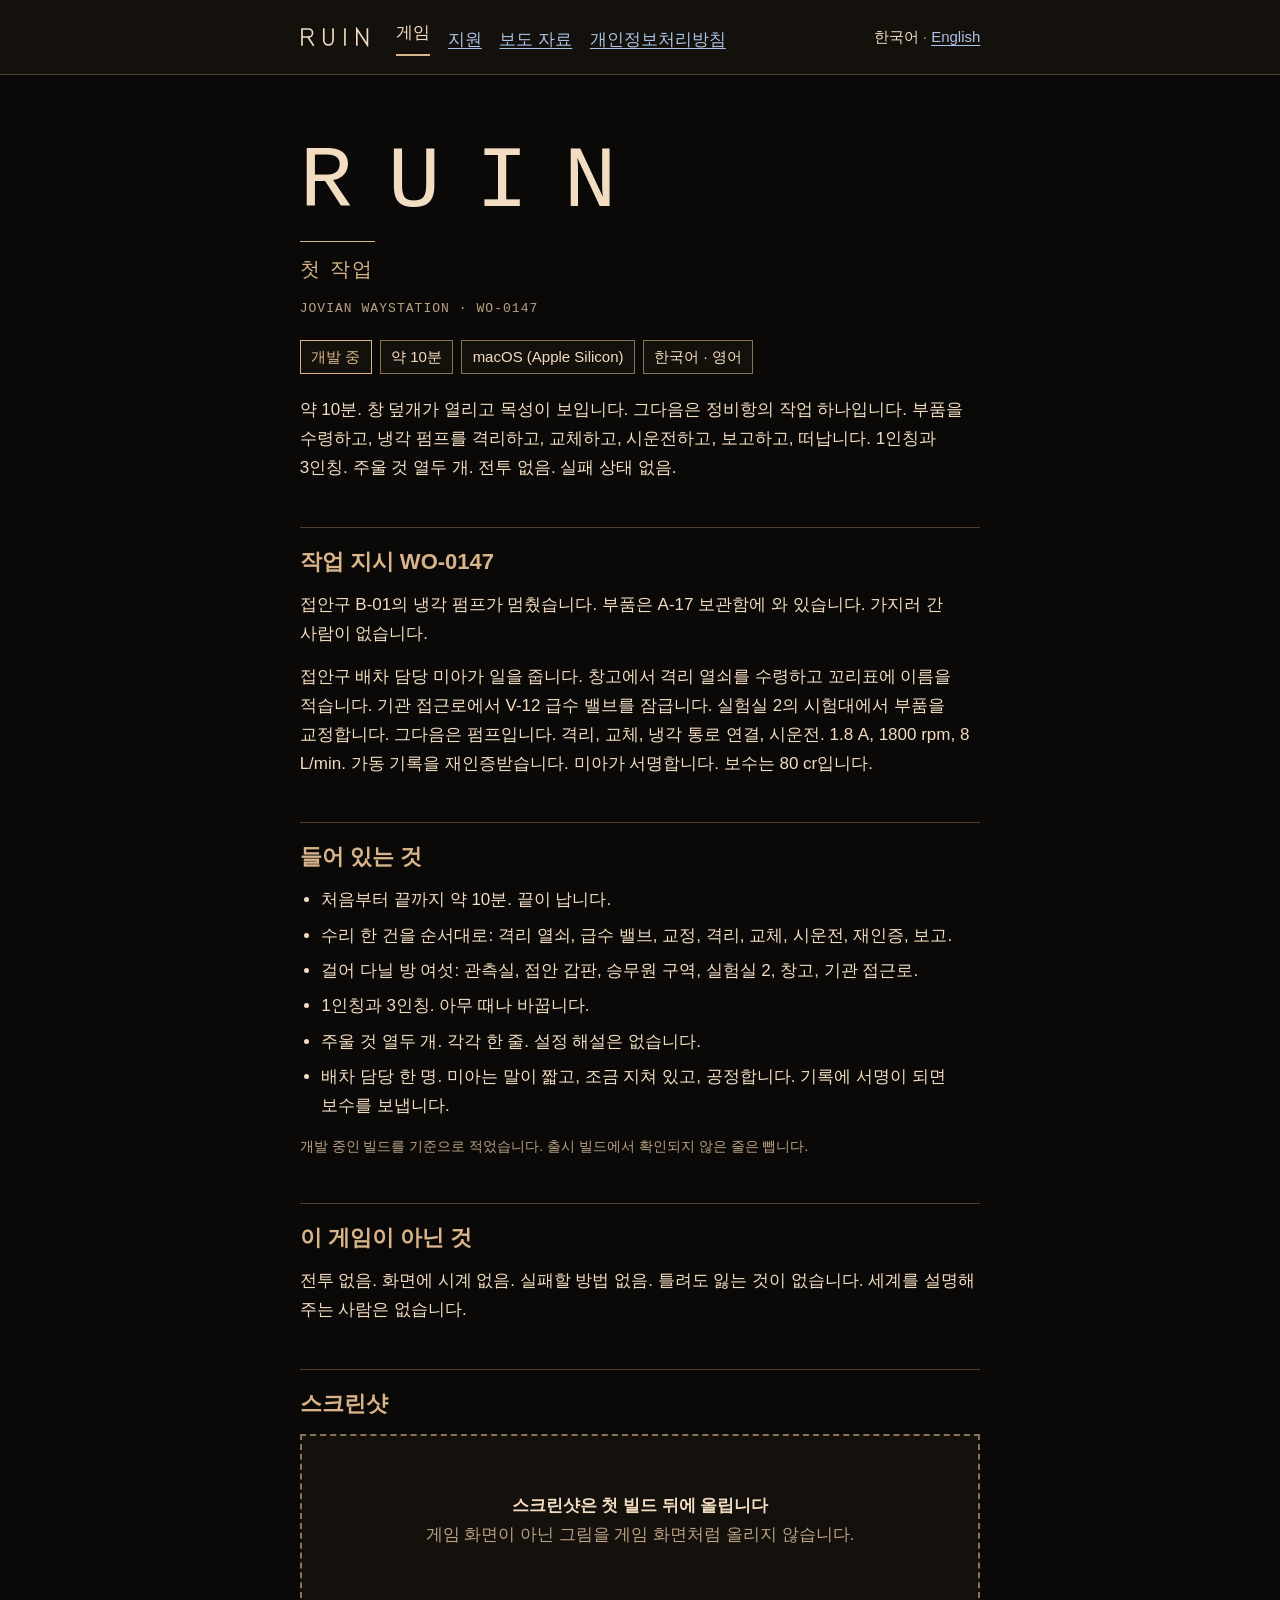
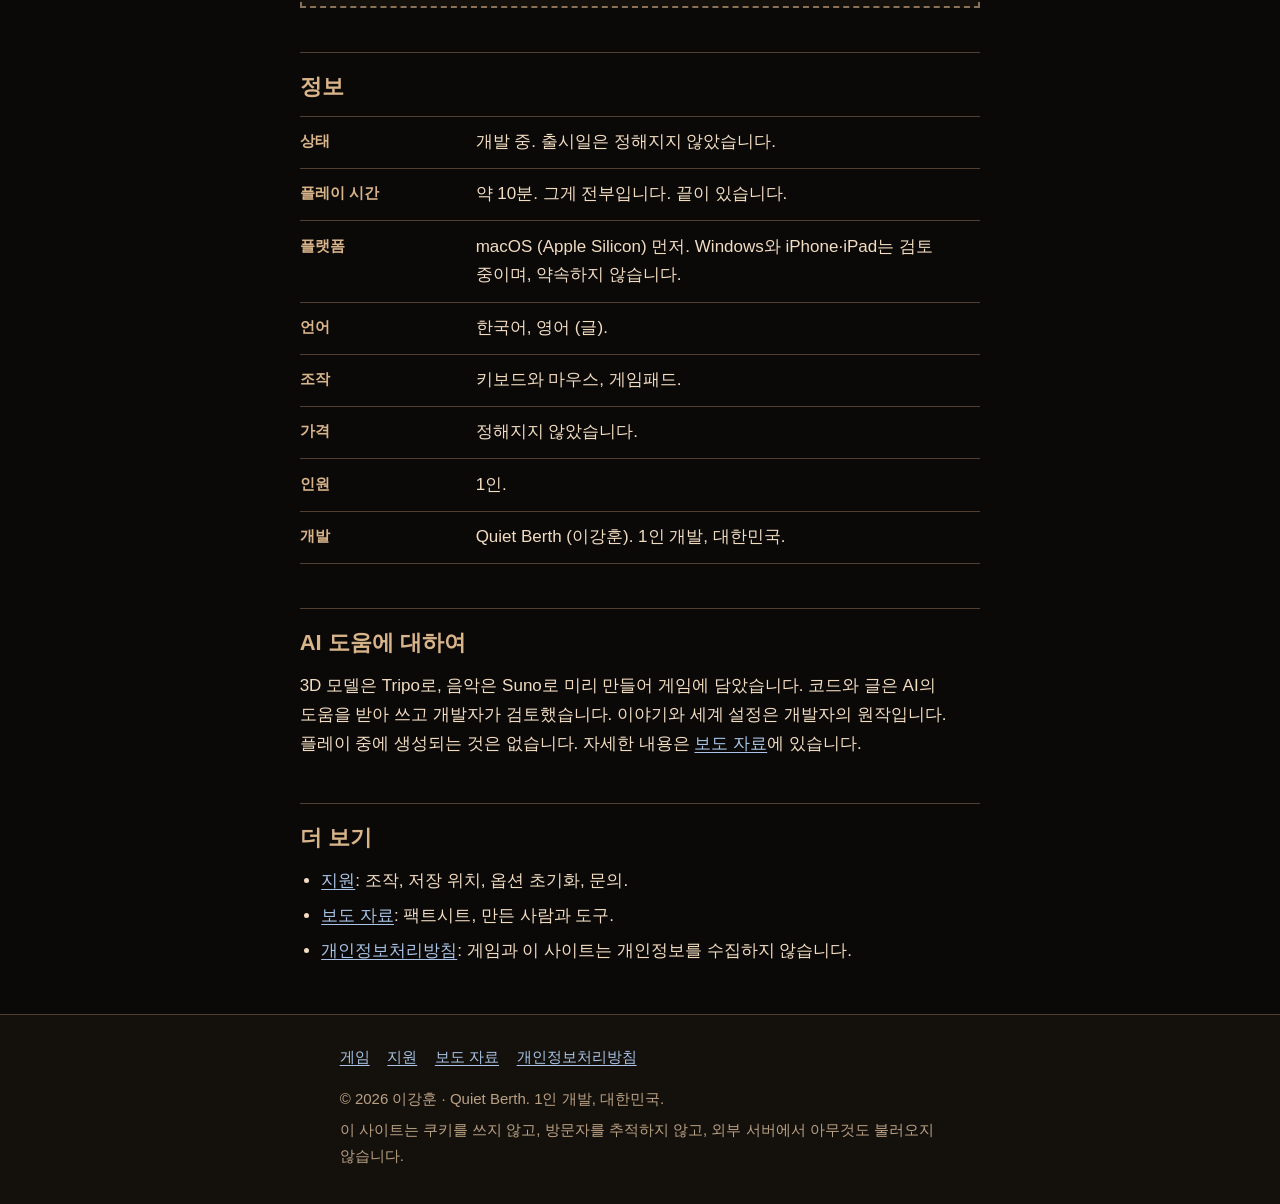
==== ruin/index.html @ 59ad3ead "Quiet Berth site: studio landing and RUIN pages Co-Authored-By: Claude Fable 5.1 <noreply@anthropic." ====
<!doctype html>
<html lang="ko">
<head>
  <meta charset="utf-8">
  <meta name="viewport" content="width=device-width, initial-scale=1">
  <meta http-equiv="Content-Security-Policy" content="default-src 'none'; style-src 'self'; img-src 'self'; base-uri 'none'; form-action 'none'">
  <meta name="referrer" content="no-referrer">
  <title>RUIN: 첫 작업 · 약 10분짜리 서사 게임 (개발 중)</title>
  <meta name="description" content="약 10분. 창 덮개가 열리고 목성이 보입니다. 그다음은 정비항의 작업 하나입니다. 전투 없음, 실패 상태 없음. macOS용으로 개발 중.">
  <link rel="canonical" href="https://quietberth.com/ruin/">
  <link rel="alternate" hreflang="ko" href="https://quietberth.com/ruin/">
  <link rel="alternate" hreflang="en" href="https://quietberth.com/ruin/en/">
  <link rel="alternate" hreflang="x-default" href="https://quietberth.com/ruin/">
  <meta property="og:type" content="website">
  <meta property="og:site_name" content="RUIN: 첫 작업">
  <meta property="og:title" content="RUIN: 첫 작업 · 약 10분짜리 서사 게임 (개발 중)">
  <meta property="og:description" content="약 10분. 창 덮개가 열리고 목성이 보입니다. 그다음은 정비항의 작업 하나입니다. 전투 없음, 실패 상태 없음. macOS용으로 개발 중.">
  <meta property="og:url" content="https://quietberth.com/ruin/">
  <meta property="og:locale" content="ko_KR">
  <meta name="theme-color" content="#0b0907">
  <link rel="icon" href="assets/favicon.svg" type="image/svg+xml">
  <link rel="stylesheet" href="assets/style.css">
</head>
<body>
  <a class="skip" href="#main">본문으로 건너뛰기</a>
  <header class="site-header">
    <div class="wrap">
      <a class="brand" href="index.html"><img src="assets/wordmark.svg" alt="RUIN" width="92" height="24"></a>
      <nav aria-label="주 메뉴">
        <ul>
        <li><a href="index.html" aria-current="page">게임</a></li>
        <li><a href="support.html">지원</a></li>
        <li><a href="press.html">보도 자료</a></li>
        <li><a href="privacy.html">개인정보처리방침</a></li>
        </ul>
      </nav>
      <p class="lang" aria-label="언어"><span lang="ko">한국어</span> · <a href="en/index.html" lang="en" hreflang="en">English</a></p>
    </div>
  </header>
  <main id="main">
    <div class="wrap">
      <section class="hero" aria-labelledby="title">
        <h1 id="title">RUIN</h1>
        <p class="subtitle">첫 작업</p>
        <span class="code-line">JOVIAN WAYSTATION · WO-0147</span>
        <ul class="badges">
          <li class="status">개발 중</li>
          <li>약 10분</li>
          <li>macOS (Apple Silicon)</li>
          <li>한국어 · 영어</li>
        </ul>
      </section>

      <p class="lede">약 10분. 창 덮개가 열리고 목성이 보입니다. 그다음은 정비항의 작업 하나입니다. 부품을 수령하고, 냉각 펌프를 격리하고, 교체하고, 시운전하고, 보고하고, 떠납니다. 1인칭과 3인칭. 주울 것 열두 개. 전투 없음. 실패 상태 없음.</p>

      <h2 id="work-order">작업 지시 WO-0147</h2>
      <p>접안구 B-01의 냉각 펌프가 멈췄습니다. 부품은 A-17 보관함에 와 있습니다. 가지러 간 사람이 없습니다.</p>
      <p>접안구 배차 담당 미아가 일을 줍니다. 창고에서 격리 열쇠를 수령하고 꼬리표에 이름을 적습니다. 기관 접근로에서 V-12 급수 밸브를 잠급니다. 실험실 2의 시험대에서 부품을 교정합니다. 그다음은 펌프입니다. 격리, 교체, 냉각 통로 연결, 시운전. 1.8 A, 1800 rpm, 8 L/min. 가동 기록을 재인증받습니다. 미아가 서명합니다. 보수는 80 cr입니다.</p>

      <h2 id="features">들어 있는 것</h2>
      <ul>
        <li>처음부터 끝까지 약 10분. 끝이 납니다.</li>
        <li>수리 한 건을 순서대로: 격리 열쇠, 급수 밸브, 교정, 격리, 교체, 시운전, 재인증, 보고.</li>
        <li>걸어 다닐 방 여섯: 관측실, 접안 갑판, 승무원 구역, 실험실 2, 창고, 기관 접근로.</li>
        <li>1인칭과 3인칭. 아무 때나 바꿉니다.</li>
        <li>주울 것 열두 개. 각각 한 줄. 설정 해설은 없습니다.</li>
        <li>배차 담당 한 명. 미아는 말이 짧고, 조금 지쳐 있고, 공정합니다. 기록에 서명이 되면 보수를 보냅니다.</li>
      </ul>
      <p class="small muted">개발 중인 빌드를 기준으로 적었습니다. 출시 빌드에서 확인되지 않은 줄은 뺍니다.</p>

      <h2 id="not">이 게임이 아닌 것</h2>
      <p>전투 없음. 화면에 시계 없음. 실패할 방법 없음. 틀려도 잃는 것이 없습니다. 세계를 설명해 주는 사람은 없습니다.</p>

      <h2 id="screenshots">스크린샷</h2>
      <div class="placeholder" role="note">
        <strong>스크린샷은 첫 빌드 뒤에 올립니다</strong>
        <span>게임 화면이 아닌 그림을 게임 화면처럼 올리지 않습니다.</span>
      </div>

      <h2 id="facts">정보</h2>
      <dl class="facts">
        <dt>상태</dt>
        <dd>개발 중. 출시일은 정해지지 않았습니다.</dd>
        <dt>플레이 시간</dt>
        <dd>약 10분. 그게 전부입니다. 끝이 있습니다.</dd>
        <dt>플랫폼</dt>
        <dd>macOS (Apple Silicon) 먼저. Windows와 iPhone·iPad는 검토 중이며, 약속하지 않습니다.</dd>
        <dt>언어</dt>
        <dd>한국어, 영어 (글).</dd>
        <dt>조작</dt>
        <dd>키보드와 마우스, 게임패드.</dd>
        <dt>가격</dt>
        <dd>정해지지 않았습니다.</dd>
        <dt>인원</dt>
        <dd>1인.</dd>
        <dt>개발</dt>
        <dd>Quiet Berth (이강훈). 1인 개발, 대한민국.</dd>
      </dl>

      <h2 id="ai">AI 도움에 대하여</h2>
      <p>3D 모델은 Tripo로, 음악은 Suno로 미리 만들어 게임에 담았습니다. 코드와 글은 AI의 도움을 받아 쓰고 개발자가 검토했습니다. 이야기와 세계 설정은 개발자의 원작입니다. 플레이 중에 생성되는 것은 없습니다. 자세한 내용은 <a href="press.html#ai">보도 자료</a>에 있습니다.</p>

      <h2 id="more">더 보기</h2>
      <ul>
        <li><a href="support.html">지원</a>: 조작, 저장 위치, 옵션 초기화, 문의.</li>
        <li><a href="press.html">보도 자료</a>: 팩트시트, 만든 사람과 도구.</li>
        <li><a href="privacy.html">개인정보처리방침</a>: 게임과 이 사이트는 개인정보를 수집하지 않습니다.</li>
      </ul>
    </div>
  </main>
  <footer class="site-footer">
    <div class="wrap">
      <nav aria-label="바닥 메뉴">
        <ul>
        <li><a href="index.html">게임</a></li>
        <li><a href="support.html">지원</a></li>
        <li><a href="press.html">보도 자료</a></li>
        <li><a href="privacy.html">개인정보처리방침</a></li>
        </ul>
      </nav>
      <p>© 2026 이강훈 · Quiet Berth. 1인 개발, 대한민국.</p>
      <p>이 사이트는 쿠키를 쓰지 않고, 방문자를 추적하지 않고, 외부 서버에서 아무것도 불러오지 않습니다.</p>
    </div>
  </footer>
</body>
</html>
---- ruin/assets/style.css ----
/* RUIN site — one hand-written stylesheet. No imports, no web fonts, no external URLs.
   Palette: design/steam/store/CAPSULE-ART-BRIEF-V1.md section 4 (amber on near-black, pale blue kept scarce).
   Contrast ratios are listed in site/README.md. */

:root {
  color-scheme: dark;
  --sky: #0b0907;      /* page ground */
  --panel: #14100c;    /* cards, code, header */
  --hairline: #514031; /* decorative lines only (2.0:1, never carries meaning) */
  --edge: #8a7258;     /* borders that mark a component (4.4:1) */
  --muted: #b9a184;    /* secondary text (8.0:1) */
  --accent: #d8b48a;   /* amber: headings, labels (10.2:1) */
  --text: #f2ddc2;     /* body text (15.1:1) */
  --blue: #a9c4e6;     /* links, focus ring (11.1:1) */
  --measure: 72ch;
  --sans: -apple-system, BlinkMacSystemFont, "Apple SD Gothic Neo", "Noto Sans KR", "Malgun Gothic", "Segoe UI", Roboto, sans-serif;
  --mono: ui-monospace, "SF Mono", Menlo, Consolas, "Apple SD Gothic Neo", "Noto Sans KR", "Malgun Gothic", monospace;
}

*, *::before, *::after { box-sizing: border-box; }

html {
  -webkit-text-size-adjust: 100%;
  text-size-adjust: 100%;
  scroll-behavior: smooth;
}

body {
  margin: 0;
  background: var(--sky);
  color: var(--text);
  font-family: var(--sans);
  font-size: 1rem;
  line-height: 1.7;
  word-break: keep-all;      /* Korean: break between words, not inside them */
  overflow-wrap: anywhere;   /* long paths still wrap on a phone */
}

.wrap {
  width: 100%;
  max-width: calc(var(--measure) + 2.5rem);
  margin: 0 auto;
  padding: 0 1.25rem;
}

/* ---------- skip link ---------- */
.skip {
  position: absolute;
  left: 0.5rem;
  top: -4rem;
  z-index: 10;
  padding: 0.5rem 0.75rem;
  background: var(--panel);
  color: var(--text);
  border: 2px solid var(--blue);
}
.skip:focus { top: 0.5rem; }

/* ---------- links and focus ---------- */
a {
  color: var(--blue);
  text-decoration: underline;
  text-decoration-thickness: 1px;
  text-underline-offset: 0.18em;
}
a:hover { color: var(--text); text-decoration-thickness: 2px; }
a:focus-visible,
summary:focus-visible {
  outline: 2px solid var(--blue);
  outline-offset: 3px;
  border-radius: 1px;
}
a[aria-current="page"] { color: var(--text); text-decoration: none; border-bottom: 2px solid var(--accent); }

/* ---------- header ---------- */
.site-header {
  background: var(--panel);
  border-bottom: 1px solid var(--hairline);
}
.site-header .wrap {
  display: flex;
  flex-wrap: wrap;
  align-items: center;
  gap: 0.5rem 1.25rem;
  padding-top: 0.85rem;
  padding-bottom: 0.85rem;
}
.brand { display: inline-flex; padding: 0.25rem 0; }
.brand img { display: block; height: 1.25rem; width: auto; }
.site-header nav { flex: 1 1 auto; }
.site-header ul {
  display: flex;
  flex-wrap: wrap;
  gap: 0.25rem 1.1rem;
  margin: 0;
  padding: 0;
  list-style: none;
}
.site-header li a { display: inline-block; padding: 0.35rem 0; }
.lang { margin: 0; color: var(--muted); font-size: 0.9375rem; }
.lang a, .lang span { display: inline-block; padding: 0.35rem 0; }
.lang span { color: var(--text); }

/* ---------- type ---------- */
main { padding: 2.25rem 0 3rem; }
h1, h2, h3 { line-height: 1.3; margin: 0; font-weight: 600; }
h1 { font-size: 1.75rem; color: var(--text); }
h2 {
  margin-top: 2.75rem;
  padding-top: 1.25rem;
  border-top: 1px solid var(--hairline);
  font-size: 1.25rem;
  color: var(--accent);
}
h3 { margin-top: 1.75rem; font-size: 1.0625rem; color: var(--accent); }
p, ul, ol, dl { margin: 0.9rem 0 0; }
ul, ol { padding-left: 1.35rem; }
li + li { margin-top: 0.4rem; }
strong { color: var(--text); font-weight: 600; }
small, .small { font-size: 0.875rem; }
.muted { color: var(--muted); }
.lede { font-size: 1.0625rem; }

.code-line {
  font-family: var(--mono);
  font-size: 0.8125rem;
  letter-spacing: 0.08em;
  text-transform: uppercase;
  color: var(--muted);
}

code, kbd {
  font-family: var(--mono);
  font-size: 0.9em;
  background: var(--panel);
  border: 1px solid var(--hairline);
  padding: 0.08em 0.35em;
  border-radius: 2px;
}
kbd { border-color: var(--edge); color: var(--text); white-space: nowrap; }
pre {
  margin: 0.9rem 0 0;
  padding: 0.85rem 1rem;
  background: var(--panel);
  border: 1px solid var(--hairline);
  border-left: 2px solid var(--accent);
  overflow-x: auto;
  font-family: var(--mono);
  font-size: 0.875rem;
  line-height: 1.6;
  word-break: normal;
  overflow-wrap: normal;
}
pre code { background: none; border: 0; padding: 0; font-size: 1em; }

/* ---------- hero ---------- */
.hero { padding: 1.5rem 0 0.5rem; }
.hero h1 {
  font-family: var(--mono);
  font-size: clamp(3rem, 16vw, 5.5rem);
  font-weight: 500;
  letter-spacing: 0.4em;
  line-height: 1.1;
}
.hero .subtitle {
  margin-top: 0.6rem;
  padding-top: 0.6rem;
  border-top: 1px solid var(--accent);
  display: inline-block;
  font-size: 1.25rem;
  color: var(--accent);
  letter-spacing: 0.12em;
}
.hero .code-line { display: block; margin-top: 0.75rem; }

.badges {
  display: flex;
  flex-wrap: wrap;
  gap: 0.5rem;
  margin: 1.25rem 0 0;
  padding: 0;
  list-style: none;
}
.badges li {
  margin: 0;
  padding: 0.2rem 0.65rem;
  border: 1px solid var(--edge);
  background: var(--panel);
  font-size: 0.9375rem;
}
.badges .status { border-color: var(--accent); color: var(--accent); }

/* ---------- blocks ---------- */
.placeholder {
  margin-top: 1rem;
  padding: 2.25rem 1rem;
  border: 2px dashed var(--edge);
  background: var(--panel);
  text-align: center;
  color: var(--muted);
}
.placeholder strong { display: block; color: var(--text); }

.card {
  margin-top: 1rem;
  padding: 1rem 1.1rem 1.15rem;
  background: var(--panel);
  border: 1px solid var(--hairline);
  border-left: 2px solid var(--accent);
}
.card > :first-child { margin-top: 0; }

.notice {
  margin-top: 1rem;
  padding: 0.9rem 1.1rem;
  background: var(--panel);
  border: 1px solid var(--hairline);
  font-size: 0.9375rem;
  color: var(--muted);
}
.notice p:first-child { margin-top: 0; }

.contact {
  font-family: var(--mono);
  color: var(--text);
  font-size: 1.0625rem;
}

/* fact sheet: label / value pairs, one column on a phone, two from 40rem */
dl.facts { display: grid; grid-template-columns: 1fr; gap: 0; border-top: 1px solid var(--hairline); }
dl.facts dt {
  padding-top: 0.7rem;
  color: var(--accent);
  font-size: 0.9375rem;
  font-weight: 600;
}
dl.facts dd {
  margin: 0;
  padding: 0.1rem 0 0.7rem;
  border-bottom: 1px solid var(--hairline);
}

/* controls table */
.table-scroll { margin-top: 0.9rem; overflow-x: auto; }
table { width: 100%; border-collapse: collapse; }
caption { text-align: left; color: var(--muted); font-size: 0.9375rem; padding-bottom: 0.4rem; }
th, td {
  text-align: left;
  vertical-align: top;
  padding: 0.55rem 0.75rem 0.55rem 0;
  border-bottom: 1px solid var(--hairline);
}
thead th { color: var(--accent); font-size: 0.9375rem; font-weight: 600; border-bottom-color: var(--edge); }
tbody th { font-weight: 400; white-space: nowrap; }

/* ---------- footer ---------- */
.site-footer {
  border-top: 1px solid var(--hairline);
  background: var(--panel);
  padding: 1.5rem 0 2.25rem;
  color: var(--muted);
  font-size: 0.9375rem;
}
.site-footer ul {
  display: flex;
  flex-wrap: wrap;
  gap: 0.25rem 1.1rem;
  margin: 0 0 0.75rem;
  padding: 0;
  list-style: none;
}
.site-footer li { margin: 0; }
.site-footer li a { display: inline-block; padding: 0.3rem 0; }
.site-footer p { margin: 0.35rem 0 0; }

/* ---------- wider screens ---------- */
@media (min-width: 40rem) {
  body { font-size: 1.0625rem; }
  h1 { font-size: 2rem; }
  h2 { font-size: 1.375rem; }
  dl.facts { grid-template-columns: 11rem 1fr; }
  dl.facts dt { padding: 0.7rem 1rem 0.7rem 0; border-bottom: 1px solid var(--hairline); }
  dl.facts dd { padding: 0.7rem 0; }
  .placeholder { padding: 3.5rem 1.5rem; }
}

/* ---------- preferences ---------- */
@media (prefers-reduced-motion: reduce) {
  html { scroll-behavior: auto; }
  *, *::before, *::after {
    animation-duration: 0.01ms !important;
    animation-iteration-count: 1 !important;
    transition-duration: 0.01ms !important;
  }
}

@media (prefers-contrast: more) {
  :root { --muted: #f2ddc2; --hairline: #8a7258; --edge: #d8b48a; }
}

@media (forced-colors: active) {
  .badges li, .card, .notice, .placeholder, pre { border-color: CanvasText; }
  a:focus-visible, summary:focus-visible { outline-color: Highlight; }
}

@media print {
  body { background: #fff; color: #000; }
  .site-header nav, .lang, .skip { display: none; }
  a { color: #000; }
  h2, h3, dl.facts dt, thead th, .hero .subtitle { color: #000; }
  .card, .notice, pre, code, kbd, .placeholder, .site-header, .site-footer, .badges li { background: #fff; color: #000; }
}
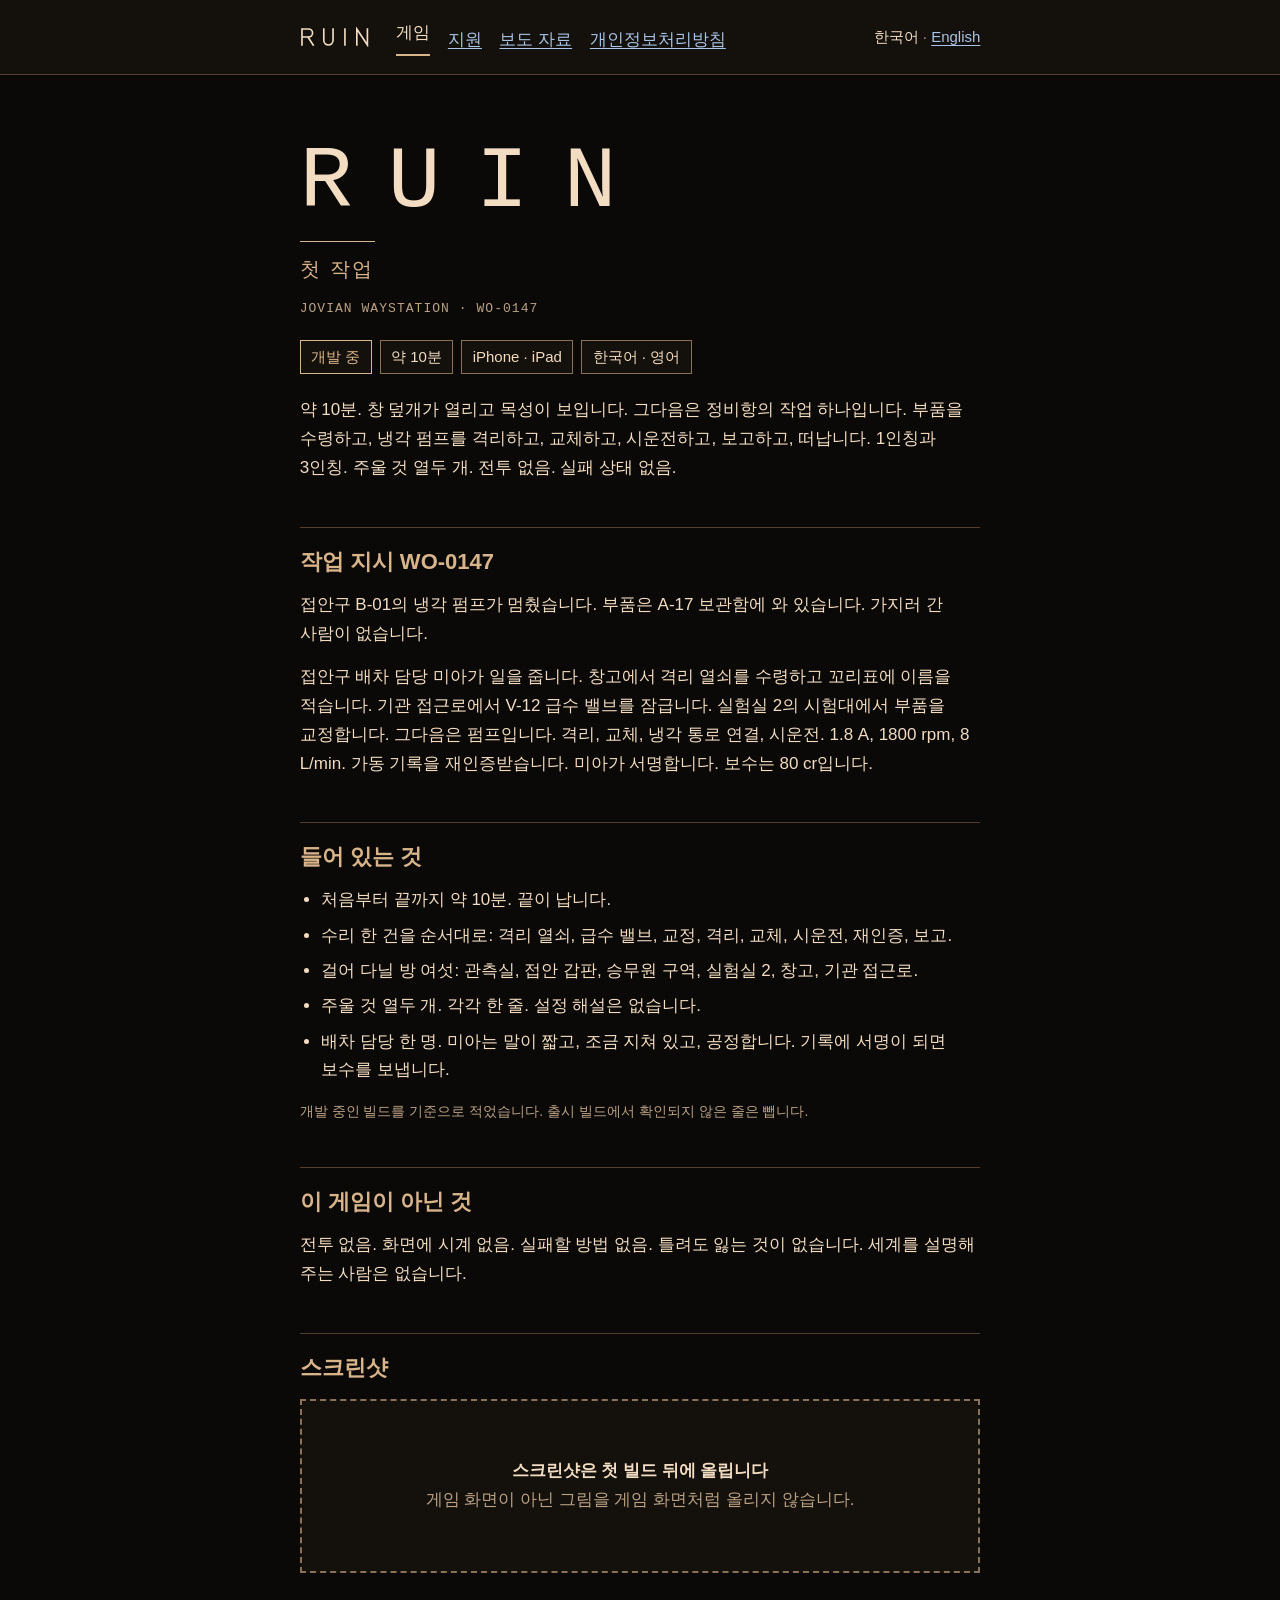
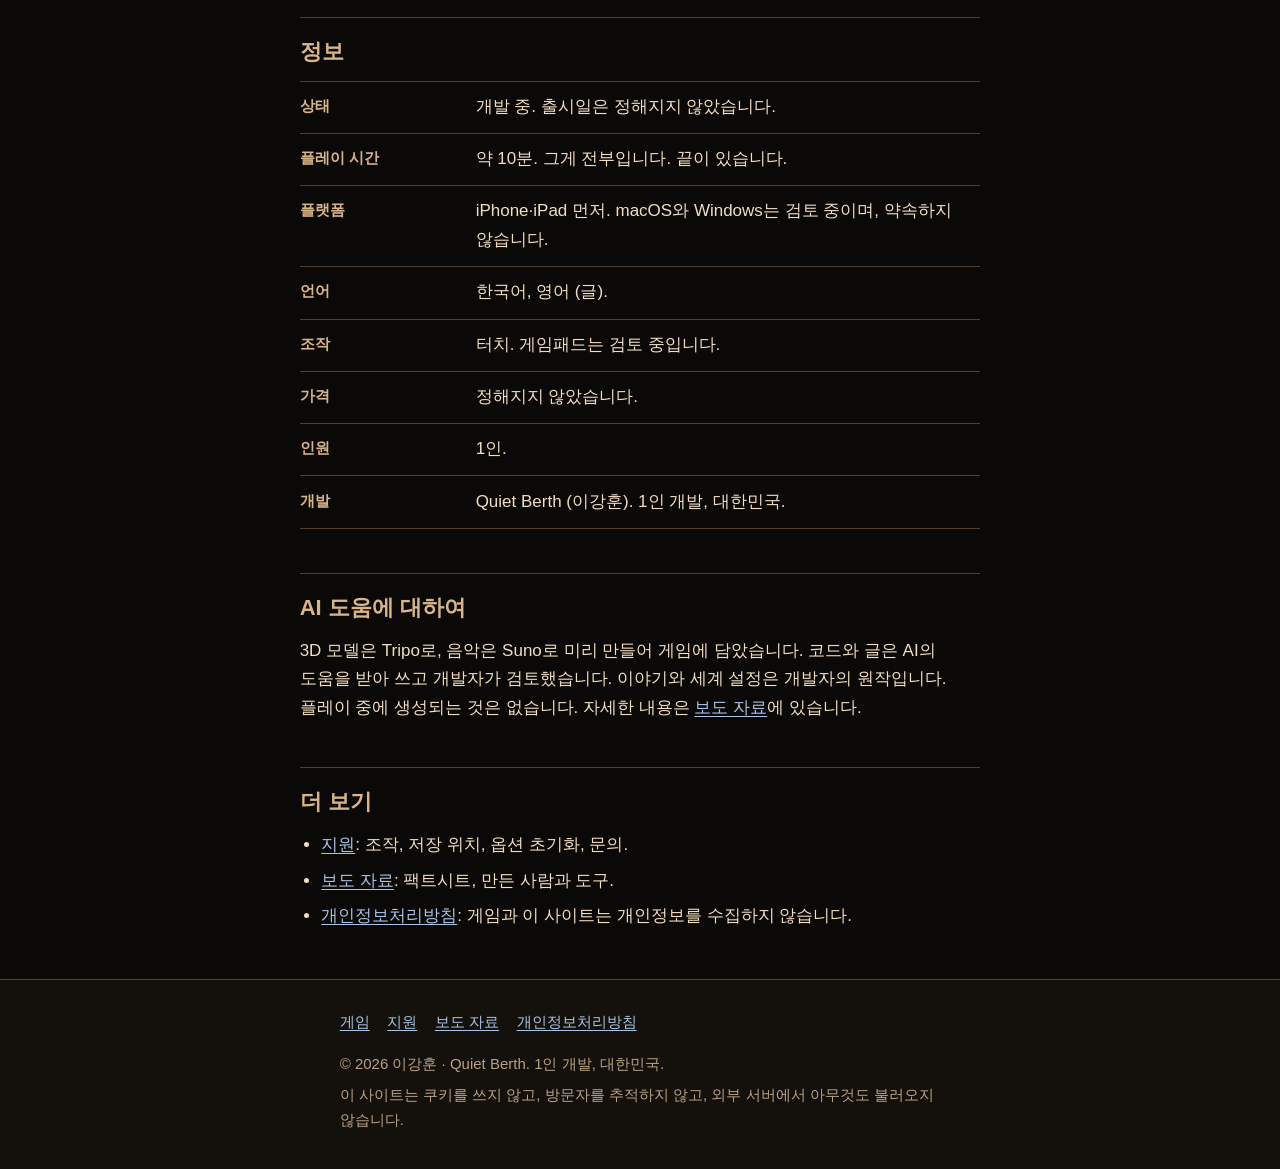
==== commit f157baae: "RUIN pages: iPhone and iPad first (2026-09-21 decision); touch controls, controller under considerat" ====
--- a/ruin/index.html
+++ b/ruin/index.html
@@ -6,7 +6,7 @@
   <meta http-equiv="Content-Security-Policy" content="default-src 'none'; style-src 'self'; img-src 'self'; base-uri 'none'; form-action 'none'">
   <meta name="referrer" content="no-referrer">
   <title>RUIN: 첫 작업 · 약 10분짜리 서사 게임 (개발 중)</title>
-  <meta name="description" content="약 10분. 창 덮개가 열리고 목성이 보입니다. 그다음은 정비항의 작업 하나입니다. 전투 없음, 실패 상태 없음. macOS용으로 개발 중.">
+  <meta name="description" content="약 10분. 창 덮개가 열리고 목성이 보입니다. 그다음은 정비항의 작업 하나입니다. 전투 없음, 실패 상태 없음. iPhone·iPad용으로 개발 중.">
   <link rel="canonical" href="https://quietberth.com/ruin/">
   <link rel="alternate" hreflang="ko" href="https://quietberth.com/ruin/">
   <link rel="alternate" hreflang="en" href="https://quietberth.com/ruin/en/">
@@ -14,7 +14,7 @@
   <meta property="og:type" content="website">
   <meta property="og:site_name" content="RUIN: 첫 작업">
   <meta property="og:title" content="RUIN: 첫 작업 · 약 10분짜리 서사 게임 (개발 중)">
-  <meta property="og:description" content="약 10분. 창 덮개가 열리고 목성이 보입니다. 그다음은 정비항의 작업 하나입니다. 전투 없음, 실패 상태 없음. macOS용으로 개발 중.">
+  <meta property="og:description" content="약 10분. 창 덮개가 열리고 목성이 보입니다. 그다음은 정비항의 작업 하나입니다. 전투 없음, 실패 상태 없음. iPhone·iPad용으로 개발 중.">
   <meta property="og:url" content="https://quietberth.com/ruin/">
   <meta property="og:locale" content="ko_KR">
   <meta name="theme-color" content="#0b0907">
@@ -46,7 +46,7 @@
         <ul class="badges">
           <li class="status">개발 중</li>
           <li>약 10분</li>
-          <li>macOS (Apple Silicon)</li>
+          <li>iPhone · iPad</li>
           <li>한국어 · 영어</li>
         </ul>
       </section>
@@ -62,7 +62,6 @@
         <li>처음부터 끝까지 약 10분. 끝이 납니다.</li>
         <li>수리 한 건을 순서대로: 격리 열쇠, 급수 밸브, 교정, 격리, 교체, 시운전, 재인증, 보고.</li>
         <li>걸어 다닐 방 여섯: 관측실, 접안 갑판, 승무원 구역, 실험실 2, 창고, 기관 접근로.</li>
-        <li>1인칭과 3인칭. 아무 때나 바꿉니다.</li>
         <li>주울 것 열두 개. 각각 한 줄. 설정 해설은 없습니다.</li>
         <li>배차 담당 한 명. 미아는 말이 짧고, 조금 지쳐 있고, 공정합니다. 기록에 서명이 되면 보수를 보냅니다.</li>
       </ul>
@@ -84,11 +83,11 @@
         <dt>플레이 시간</dt>
         <dd>약 10분. 그게 전부입니다. 끝이 있습니다.</dd>
         <dt>플랫폼</dt>
-        <dd>macOS (Apple Silicon) 먼저. Windows와 iPhone·iPad는 검토 중이며, 약속하지 않습니다.</dd>
+        <dd>iPhone·iPad 먼저. macOS와 Windows는 검토 중이며, 약속하지 않습니다.</dd>
         <dt>언어</dt>
         <dd>한국어, 영어 (글).</dd>
         <dt>조작</dt>
-        <dd>키보드와 마우스, 게임패드.</dd>
+        <dd>터치. 게임패드는 검토 중입니다.</dd>
         <dt>가격</dt>
         <dd>정해지지 않았습니다.</dd>
         <dt>인원</dt>
